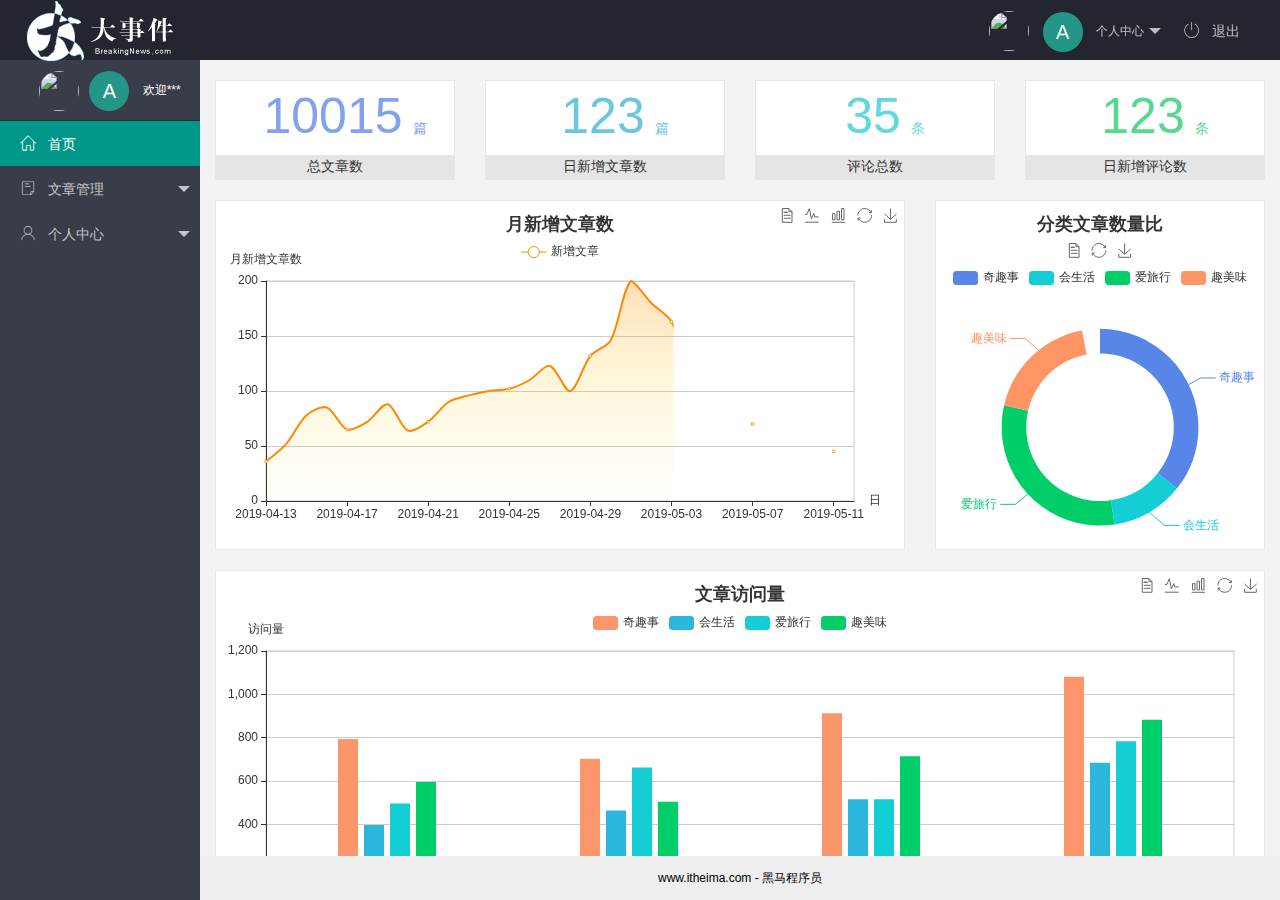
==== index.html @ d3b4da68 "10月18号第一次提交" ====
<!DOCTYPE html>
<html lang="en">

<head>
    <meta charset="UTF-8" />
    <meta name="viewport" content="width=device-width, initial-scale=1.0" />
    <title>后台主页</title>
    <!-- 导入 layui 的样式表 -->
    <link rel="stylesheet" href="./assets/lib/layui/css/layui.css" />
    <!-- 导入第三方图标库 -->
    <link rel="stylesheet" href="./assets/fonts/iconfont.css" />
    <!-- 导入自己的样式表 -->
    <link rel="stylesheet" href="./assets/css/index.css" />
</head>

<body class="layui-layout-body">
    <div class="layui-layout layui-layout-admin">
        <div class="layui-header">
            <div class="layui-logo"><img src="./assets/images/logo.png" alt=""></div>
            <!-- 头部区域（可配合layui已有的水平导航） -->

            <ul class="layui-nav layui-layout-right">
                <li class="layui-nav-item">
                    <a href="javascript:;" class="userinfo">
                        <img src="http://t.cn/RCzsdCq" class="layui-nav-img"> <span class="text-avater">A</span> 个人中心
                    </a>
                    <dl class="layui-nav-child">
                        <dd><a href="./user/user_info.html" target="fm">基本资料</a></dd>
                        <dd><a href="./user/user_avatar.html" target="fm">更换头像</a></dd>
                        <dd><a href="./user/user_pwd.html" target="fm">重置密码</a></dd>

                    </dl>
                </li>
                <li class="layui-nav-item"><a href="javascript:;" id="btnLogout"><span class="iconfont icon-tuichu"></span> 退出</a></li>
            </ul>
        </div>

        <div class="layui-side layui-bg-black">
            <div class="layui-side-scroll">
                <!-- 左侧导航区域（可配合layui已有的垂直导航） -->
                <div class="userinfo">
                    <img src="http://t.cn/RCzsdCq" class="layui-nav-img"><span class="text-avater">A</span> <span class="welcome">欢迎***</span>
                </div>
                <ul class="layui-nav layui-nav-tree" lay-filter="test" lay-shrink="all">

                    <li class="layui-nav-item layui-this"><a href="./home/dashboard.html" target="fm"><span class="iconfont icon-home"></span> 首页</a></li>
                    <li class="layui-nav-item">
                        <a class=" " href="javascript:; "><span class="iconfont icon-16"></span> 文章管理</a>
                        <dl class="layui-nav-child ">
                            <dd><a href="javascript:; "><i class="layui-icon layui-icon-app"></i>文章类别</a></dd>
                            <dd><a href="javascript:; "><i class="layui-icon layui-icon-app"></i>文章列表</a></dd>
                            <dd><a href="javascript:; "><i class="layui-icon layui-icon-app"></i>发表文章</a></dd>
                        </dl>
                    </li>
                    <li class="layui-nav-item ">
                        <a href="javascript:; "><span class="iconfont icon-user"></span> 个人中心</a>
                        <dl class="layui-nav-child ">
                            <dd><a href="./user/user_info.html" target="fm"><i class="layui-icon layui-icon-app"></i>基本资料</a></dd>
                            <dd><a href="./user/user_avatar.html" target="fm"><i class="layui-icon layui-icon-app"></i>更换头像</a></dd>
                            <dd><a href="./user/user_pwd.html" target="fm"><i class="layui-icon layui-icon-app"></i>重置密码</a></dd>
                        </dl>
                    </li>
                </ul>
            </div>
        </div>

        <div class="layui-body ">
            <!-- 内容主体区域 -->
            <iframe src="./home/dashboard.html" name="fm" frameborder="0"></iframe>

        </div>

        <div class="layui-footer ">
            <!-- 底部固定区域 -->
            www.itheima.com - 黑马程序员
        </div>
    </div>

    <script src="./assets/lib/layui/layui.all.js "></script>
    <script src="./assets/lib/jquery.js"></script>
    <script src="./assets/js/baseAPI.js"></script>
    <script src="./assets/js/index.js"></script>
</body>

</html>
---- assets/lib/layui/css/layui.css ----
/** layui-v2.5.5 MIT License By https://www.layui.com */
 .layui-inline,img{display:inline-block;vertical-align:middle}h1,h2,h3,h4,h5,h6{font-weight:400}.layui-edge,.layui-header,.layui-inline,.layui-main{position:relative}.layui-body,.layui-edge,.layui-elip{overflow:hidden}.layui-btn,.layui-edge,.layui-inline,img{vertical-align:middle}.layui-btn,.layui-disabled,.layui-icon,.layui-unselect{-moz-user-select:none;-webkit-user-select:none;-ms-user-select:none}.layui-elip,.layui-form-checkbox span,.layui-form-pane .layui-form-label{text-overflow:ellipsis;white-space:nowrap}.layui-breadcrumb,.layui-tree-btnGroup{visibility:hidden}blockquote,body,button,dd,div,dl,dt,form,h1,h2,h3,h4,h5,h6,input,li,ol,p,pre,td,textarea,th,ul{margin:0;padding:0;-webkit-tap-highlight-color:rgba(0,0,0,0)}a:active,a:hover{outline:0}img{border:none}li{list-style:none}table{border-collapse:collapse;border-spacing:0}h4,h5,h6{font-size:100%}button,input,optgroup,option,select,textarea{font-family:inherit;font-size:inherit;font-style:inherit;font-weight:inherit;outline:0}pre{white-space:pre-wrap;white-space:-moz-pre-wrap;white-space:-pre-wrap;white-space:-o-pre-wrap;word-wrap:break-word}body{line-height:24px;font:14px Helvetica Neue,Helvetica,PingFang SC,Tahoma,Arial,sans-serif}hr{height:1px;margin:10px 0;border:0;clear:both}a{color:#333;text-decoration:none}a:hover{color:#777}a cite{font-style:normal;*cursor:pointer}.layui-border-box,.layui-border-box *{box-sizing:border-box}.layui-box,.layui-box *{box-sizing:content-box}.layui-clear{clear:both;*zoom:1}.layui-clear:after{content:'\20';clear:both;*zoom:1;display:block;height:0}.layui-inline{*display:inline;*zoom:1}.layui-edge{display:inline-block;width:0;height:0;border-width:6px;border-style:dashed;border-color:transparent}.layui-edge-top{top:-4px;border-bottom-color:#999;border-bottom-style:solid}.layui-edge-right{border-left-color:#999;border-left-style:solid}.layui-edge-bottom{top:2px;border-top-color:#999;border-top-style:solid}.layui-edge-left{border-right-color:#999;border-right-style:solid}.layui-disabled,.layui-disabled:hover{color:#d2d2d2!important;cursor:not-allowed!important}.layui-circle{border-radius:100%}.layui-show{display:block!important}.layui-hide{display:none!important}@font-face{font-family:layui-icon;src:url(../font/iconfont.eot?v=250);src:url(../font/iconfont.eot?v=250#iefix) format('embedded-opentype'),url(../font/iconfont.woff2?v=250) format('woff2'),url(../font/iconfont.woff?v=250) format('woff'),url(../font/iconfont.ttf?v=250) format('truetype'),url(../font/iconfont.svg?v=250#layui-icon) format('svg')}.layui-icon{font-family:layui-icon!important;font-size:16px;font-style:normal;-webkit-font-smoothing:antialiased;-moz-osx-font-smoothing:grayscale}.layui-icon-reply-fill:before{content:"\e611"}.layui-icon-set-fill:before{content:"\e614"}.layui-icon-menu-fill:before{content:"\e60f"}.layui-icon-search:before{content:"\e615"}.layui-icon-share:before{content:"\e641"}.layui-icon-set-sm:before{content:"\e620"}.layui-icon-engine:before{content:"\e628"}.layui-icon-close:before{content:"\1006"}.layui-icon-close-fill:before{content:"\1007"}.layui-icon-chart-screen:before{content:"\e629"}.layui-icon-star:before{content:"\e600"}.layui-icon-circle-dot:before{content:"\e617"}.layui-icon-chat:before{content:"\e606"}.layui-icon-release:before{content:"\e609"}.layui-icon-list:before{content:"\e60a"}.layui-icon-chart:before{content:"\e62c"}.layui-icon-ok-circle:before{content:"\1005"}.layui-icon-layim-theme:before{content:"\e61b"}.layui-icon-table:before{content:"\e62d"}.layui-icon-right:before{content:"\e602"}.layui-icon-left:before{content:"\e603"}.layui-icon-cart-simple:before{content:"\e698"}.layui-icon-face-cry:before{content:"\e69c"}.layui-icon-face-smile:before{content:"\e6af"}.layui-icon-survey:before{content:"\e6b2"}.layui-icon-tree:before{content:"\e62e"}.layui-icon-upload-circle:before{content:"\e62f"}.layui-icon-add-circle:before{content:"\e61f"}.layui-icon-download-circle:before{content:"\e601"}.layui-icon-templeate-1:before{content:"\e630"}.layui-icon-util:before{content:"\e631"}.layui-icon-face-surprised:before{content:"\e664"}.layui-icon-edit:before{content:"\e642"}.layui-icon-speaker:before{content:"\e645"}.layui-icon-down:before{content:"\e61a"}.layui-icon-file:before{content:"\e621"}.layui-icon-layouts:before{content:"\e632"}.layui-icon-rate-half:before{content:"\e6c9"}.layui-icon-add-circle-fine:before{content:"\e608"}.layui-icon-prev-circle:before{content:"\e633"}.layui-icon-read:before{content:"\e705"}.layui-icon-404:before{content:"\e61c"}.layui-icon-carousel:before{content:"\e634"}.layui-icon-help:before{content:"\e607"}.layui-icon-code-circle:before{content:"\e635"}.layui-icon-water:before{content:"\e636"}.layui-icon-username:before{content:"\e66f"}.layui-icon-find-fill:before{content:"\e670"}.layui-icon-about:before{content:"\e60b"}.layui-icon-location:before{content:"\e715"}.layui-icon-up:before{content:"\e619"}.layui-icon-pause:before{content:"\e651"}.layui-icon-date:before{content:"\e637"}.layui-icon-layim-uploadfile:before{content:"\e61d"}.layui-icon-delete:before{content:"\e640"}.layui-icon-play:before{content:"\e652"}.layui-icon-top:before{content:"\e604"}.layui-icon-friends:before{content:"\e612"}.layui-icon-refresh-3:before{content:"\e9aa"}.layui-icon-ok:before{content:"\e605"}.layui-icon-layer:before{content:"\e638"}.layui-icon-face-smile-fine:before{content:"\e60c"}.layui-icon-dollar:before{content:"\e659"}.layui-icon-group:before{content:"\e613"}.layui-icon-layim-download:before{content:"\e61e"}.layui-icon-picture-fine:before{content:"\e60d"}.layui-icon-link:before{content:"\e64c"}.layui-icon-diamond:before{content:"\e735"}.layui-icon-log:before{content:"\e60e"}.layui-icon-rate-solid:before{content:"\e67a"}.layui-icon-fonts-del:before{content:"\e64f"}.layui-icon-unlink:before{content:"\e64d"}.layui-icon-fonts-clear:before{content:"\e639"}.layui-icon-triangle-r:before{content:"\e623"}.layui-icon-circle:before{content:"\e63f"}.layui-icon-radio:before{content:"\e643"}.layui-icon-align-center:before{content:"\e647"}.layui-icon-align-right:before{content:"\e648"}.layui-icon-align-left:before{content:"\e649"}.layui-icon-loading-1:before{content:"\e63e"}.layui-icon-return:before{content:"\e65c"}.layui-icon-fonts-strong:before{content:"\e62b"}.layui-icon-upload:before{content:"\e67c"}.layui-icon-dialogue:before{content:"\e63a"}.layui-icon-video:before{content:"\e6ed"}.layui-icon-headset:before{content:"\e6fc"}.layui-icon-cellphone-fine:before{content:"\e63b"}.layui-icon-add-1:before{content:"\e654"}.layui-icon-face-smile-b:before{content:"\e650"}.layui-icon-fonts-html:before{content:"\e64b"}.layui-icon-form:before{content:"\e63c"}.layui-icon-cart:before{content:"\e657"}.layui-icon-camera-fill:before{content:"\e65d"}.layui-icon-tabs:before{content:"\e62a"}.layui-icon-fonts-code:before{content:"\e64e"}.layui-icon-fire:before{content:"\e756"}.layui-icon-set:before{content:"\e716"}.layui-icon-fonts-u:before{content:"\e646"}.layui-icon-triangle-d:before{content:"\e625"}.layui-icon-tips:before{content:"\e702"}.layui-icon-picture:before{content:"\e64a"}.layui-icon-more-vertical:before{content:"\e671"}.layui-icon-flag:before{content:"\e66c"}.layui-icon-loading:before{content:"\e63d"}.layui-icon-fonts-i:before{content:"\e644"}.layui-icon-refresh-1:before{content:"\e666"}.layui-icon-rmb:before{content:"\e65e"}.layui-icon-home:before{content:"\e68e"}.layui-icon-user:before{content:"\e770"}.layui-icon-notice:before{content:"\e667"}.layui-icon-login-weibo:before{content:"\e675"}.layui-icon-voice:before{content:"\e688"}.layui-icon-upload-drag:before{content:"\e681"}.layui-icon-login-qq:before{content:"\e676"}.layui-icon-snowflake:before{content:"\e6b1"}.layui-icon-file-b:before{content:"\e655"}.layui-icon-template:before{content:"\e663"}.layui-icon-auz:before{content:"\e672"}.layui-icon-console:before{content:"\e665"}.layui-icon-app:before{content:"\e653"}.layui-icon-prev:before{content:"\e65a"}.layui-icon-website:before{content:"\e7ae"}.layui-icon-next:before{content:"\e65b"}.layui-icon-component:before{content:"\e857"}.layui-icon-more:before{content:"\e65f"}.layui-icon-login-wechat:before{content:"\e677"}.layui-icon-shrink-right:before{content:"\e668"}.layui-icon-spread-left:before{content:"\e66b"}.layui-icon-camera:before{content:"\e660"}.layui-icon-note:before{content:"\e66e"}.layui-icon-refresh:before{content:"\e669"}.layui-icon-female:before{content:"\e661"}.layui-icon-male:before{content:"\e662"}.layui-icon-password:before{content:"\e673"}.layui-icon-senior:before{content:"\e674"}.layui-icon-theme:before{content:"\e66a"}.layui-icon-tread:before{content:"\e6c5"}.layui-icon-praise:before{content:"\e6c6"}.layui-icon-star-fill:before{content:"\e658"}.layui-icon-rate:before{content:"\e67b"}.layui-icon-template-1:before{content:"\e656"}.layui-icon-vercode:before{content:"\e679"}.layui-icon-cellphone:before{content:"\e678"}.layui-icon-screen-full:before{content:"\e622"}.layui-icon-screen-restore:before{content:"\e758"}.layui-icon-cols:before{content:"\e610"}.layui-icon-export:before{content:"\e67d"}.layui-icon-print:before{content:"\e66d"}.layui-icon-slider:before{content:"\e714"}.layui-icon-addition:before{content:"\e624"}.layui-icon-subtraction:before{content:"\e67e"}.layui-icon-service:before{content:"\e626"}.layui-icon-transfer:before{content:"\e691"}.layui-main{width:1140px;margin:0 auto}.layui-header{z-index:1000;height:60px}.layui-header a:hover{transition:all .5s;-webkit-transition:all .5s}.layui-side{position:fixed;left:0;top:0;bottom:0;z-index:999;width:200px;overflow-x:hidden}.layui-side-scroll{position:relative;width:220px;height:100%;overflow-x:hidden}.layui-body{position:absolute;left:200px;right:0;top:0;bottom:0;z-index:998;width:auto;overflow-y:auto;box-sizing:border-box}.layui-layout-body{overflow:hidden}.layui-layout-admin .layui-header{background-color:#23262E}.layui-layout-admin .layui-side{top:60px;width:200px;overflow-x:hidden}.layui-layout-admin .layui-body{position:fixed;top:60px;bottom:44px}.layui-layout-admin .layui-main{width:auto;margin:0 15px}.layui-layout-admin .layui-footer{position:fixed;left:200px;right:0;bottom:0;height:44px;line-height:44px;padding:0 15px;background-color:#eee}.layui-layout-admin .layui-logo{position:absolute;left:0;top:0;width:200px;height:100%;line-height:60px;text-align:center;color:#009688;font-size:16px}.layui-layout-admin .layui-header .layui-nav{background:0 0}.layui-layout-left{position:absolute!important;left:200px;top:0}.layui-layout-right{position:absolute!important;right:0;top:0}.layui-container{position:relative;margin:0 auto;padding:0 15px;box-sizing:border-box}.layui-fluid{position:relative;margin:0 auto;padding:0 15px}.layui-row:after,.layui-row:before{content:'';display:block;clear:both}.layui-col-lg1,.layui-col-lg10,.layui-col-lg11,.layui-col-lg12,.layui-col-lg2,.layui-col-lg3,.layui-col-lg4,.layui-col-lg5,.layui-col-lg6,.layui-col-lg7,.layui-col-lg8,.layui-col-lg9,.layui-col-md1,.layui-col-md10,.layui-col-md11,.layui-col-md12,.layui-col-md2,.layui-col-md3,.layui-col-md4,.layui-col-md5,.layui-col-md6,.layui-col-md7,.layui-col-md8,.layui-col-md9,.layui-col-sm1,.layui-col-sm10,.layui-col-sm11,.layui-col-sm12,.layui-col-sm2,.layui-col-sm3,.layui-col-sm4,.layui-col-sm5,.layui-col-sm6,.layui-col-sm7,.layui-col-sm8,.layui-col-sm9,.layui-col-xs1,.layui-col-xs10,.layui-col-xs11,.layui-col-xs12,.layui-col-xs2,.layui-col-xs3,.layui-col-xs4,.layui-col-xs5,.layui-col-xs6,.layui-col-xs7,.layui-col-xs8,.layui-col-xs9{position:relative;display:block;box-sizing:border-box}.layui-col-xs1,.layui-col-xs10,.layui-col-xs11,.layui-col-xs12,.layui-col-xs2,.layui-col-xs3,.layui-col-xs4,.layui-col-xs5,.layui-col-xs6,.layui-col-xs7,.layui-col-xs8,.layui-col-xs9{float:left}.layui-col-xs1{width:8.33333333%}.layui-col-xs2{width:16.66666667%}.layui-col-xs3{width:25%}.layui-col-xs4{width:33.33333333%}.layui-col-xs5{width:41.66666667%}.layui-col-xs6{width:50%}.layui-col-xs7{width:58.33333333%}.layui-col-xs8{width:66.66666667%}.layui-col-xs9{width:75%}.layui-col-xs10{width:83.33333333%}.layui-col-xs11{width:91.66666667%}.layui-col-xs12{width:100%}.layui-col-xs-offset1{margin-left:8.33333333%}.layui-col-xs-offset2{margin-left:16.66666667%}.layui-col-xs-offset3{margin-left:25%}.layui-col-xs-offset4{margin-left:33.33333333%}.layui-col-xs-offset5{margin-left:41.66666667%}.layui-col-xs-offset6{margin-left:50%}.layui-col-xs-offset7{margin-left:58.33333333%}.layui-col-xs-offset8{margin-left:66.66666667%}.layui-col-xs-offset9{margin-left:75%}.layui-col-xs-offset10{margin-left:83.33333333%}.layui-col-xs-offset11{margin-left:91.66666667%}.layui-col-xs-offset12{margin-left:100%}@media screen and (max-width:768px){.layui-hide-xs{display:none!important}.layui-show-xs-block{display:block!important}.layui-show-xs-inline{display:inline!important}.layui-show-xs-inline-block{display:inline-block!important}}@media screen and (min-width:768px){.layui-container{width:750px}.layui-hide-sm{display:none!important}.layui-show-sm-block{display:block!important}.layui-show-sm-inline{display:inline!important}.layui-show-sm-inline-block{display:inline-block!important}.layui-col-sm1,.layui-col-sm10,.layui-col-sm11,.layui-col-sm12,.layui-col-sm2,.layui-col-sm3,.layui-col-sm4,.layui-col-sm5,.layui-col-sm6,.layui-col-sm7,.layui-col-sm8,.layui-col-sm9{float:left}.layui-col-sm1{width:8.33333333%}.layui-col-sm2{width:16.66666667%}.layui-col-sm3{width:25%}.layui-col-sm4{width:33.33333333%}.layui-col-sm5{width:41.66666667%}.layui-col-sm6{width:50%}.layui-col-sm7{width:58.33333333%}.layui-col-sm8{width:66.66666667%}.layui-col-sm9{width:75%}.layui-col-sm10{width:83.33333333%}.layui-col-sm11{width:91.66666667%}.layui-col-sm12{width:100%}.layui-col-sm-offset1{margin-left:8.33333333%}.layui-col-sm-offset2{margin-left:16.66666667%}.layui-col-sm-offset3{margin-left:25%}.layui-col-sm-offset4{margin-left:33.33333333%}.layui-col-sm-offset5{margin-left:41.66666667%}.layui-col-sm-offset6{margin-left:50%}.layui-col-sm-offset7{margin-left:58.33333333%}.layui-col-sm-offset8{margin-left:66.66666667%}.layui-col-sm-offset9{margin-left:75%}.layui-col-sm-offset10{margin-left:83.33333333%}.layui-col-sm-offset11{margin-left:91.66666667%}.layui-col-sm-offset12{margin-left:100%}}@media screen and (min-width:992px){.layui-container{width:970px}.layui-hide-md{display:none!important}.layui-show-md-block{display:block!important}.layui-show-md-inline{display:inline!important}.layui-show-md-inline-block{display:inline-block!important}.layui-col-md1,.layui-col-md10,.layui-col-md11,.layui-col-md12,.layui-col-md2,.layui-col-md3,.layui-col-md4,.layui-col-md5,.layui-col-md6,.layui-col-md7,.layui-col-md8,.layui-col-md9{float:left}.layui-col-md1{width:8.33333333%}.layui-col-md2{width:16.66666667%}.layui-col-md3{width:25%}.layui-col-md4{width:33.33333333%}.layui-col-md5{width:41.66666667%}.layui-col-md6{width:50%}.layui-col-md7{width:58.33333333%}.layui-col-md8{width:66.66666667%}.layui-col-md9{width:75%}.layui-col-md10{width:83.33333333%}.layui-col-md11{width:91.66666667%}.layui-col-md12{width:100%}.layui-col-md-offset1{margin-left:8.33333333%}.layui-col-md-offset2{margin-left:16.66666667%}.layui-col-md-offset3{margin-left:25%}.layui-col-md-offset4{margin-left:33.33333333%}.layui-col-md-offset5{margin-left:41.66666667%}.layui-col-md-offset6{margin-left:50%}.layui-col-md-offset7{margin-left:58.33333333%}.layui-col-md-offset8{margin-left:66.66666667%}.layui-col-md-offset9{margin-left:75%}.layui-col-md-offset10{margin-left:83.33333333%}.layui-col-md-offset11{margin-left:91.66666667%}.layui-col-md-offset12{margin-left:100%}}@media screen and (min-width:1200px){.layui-container{width:1170px}.layui-hide-lg{display:none!important}.layui-show-lg-block{display:block!important}.layui-show-lg-inline{display:inline!important}.layui-show-lg-inline-block{display:inline-block!important}.layui-col-lg1,.layui-col-lg10,.layui-col-lg11,.layui-col-lg12,.layui-col-lg2,.layui-col-lg3,.layui-col-lg4,.layui-col-lg5,.layui-col-lg6,.layui-col-lg7,.layui-col-lg8,.layui-col-lg9{float:left}.layui-col-lg1{width:8.33333333%}.layui-col-lg2{width:16.66666667%}.layui-col-lg3{width:25%}.layui-col-lg4{width:33.33333333%}.layui-col-lg5{width:41.66666667%}.layui-col-lg6{width:50%}.layui-col-lg7{width:58.33333333%}.layui-col-lg8{width:66.66666667%}.layui-col-lg9{width:75%}.layui-col-lg10{width:83.33333333%}.layui-col-lg11{width:91.66666667%}.layui-col-lg12{width:100%}.layui-col-lg-offset1{margin-left:8.33333333%}.layui-col-lg-offset2{margin-left:16.66666667%}.layui-col-lg-offset3{margin-left:25%}.layui-col-lg-offset4{margin-left:33.33333333%}.layui-col-lg-offset5{margin-left:41.66666667%}.layui-col-lg-offset6{margin-left:50%}.layui-col-lg-offset7{margin-left:58.33333333%}.layui-col-lg-offset8{margin-left:66.66666667%}.layui-col-lg-offset9{margin-left:75%}.layui-col-lg-offset10{margin-left:83.33333333%}.layui-col-lg-offset11{margin-left:91.66666667%}.layui-col-lg-offset12{margin-left:100%}}.layui-col-space1{margin:-.5px}.layui-col-space1>*{padding:.5px}.layui-col-space3{margin:-1.5px}.layui-col-space3>*{padding:1.5px}.layui-col-space5{margin:-2.5px}.layui-col-space5>*{padding:2.5px}.layui-col-space8{margin:-3.5px}.layui-col-space8>*{padding:3.5px}.layui-col-space10{margin:-5px}.layui-col-space10>*{padding:5px}.layui-col-space12{margin:-6px}.layui-col-space12>*{padding:6px}.layui-col-space15{margin:-7.5px}.layui-col-space15>*{padding:7.5px}.layui-col-space18{margin:-9px}.layui-col-space18>*{padding:9px}.layui-col-space20{margin:-10px}.layui-col-space20>*{padding:10px}.layui-col-space22{margin:-11px}.layui-col-space22>*{padding:11px}.layui-col-space25{margin:-12.5px}.layui-col-space25>*{padding:12.5px}.layui-col-space30{margin:-15px}.layui-col-space30>*{padding:15px}.layui-btn,.layui-input,.layui-select,.layui-textarea,.layui-upload-button{outline:0;-webkit-appearance:none;transition:all .3s;-webkit-transition:all .3s;box-sizing:border-box}.layui-elem-quote{margin-bottom:10px;padding:15px;line-height:22px;border-left:5px solid #009688;border-radius:0 2px 2px 0;background-color:#f2f2f2}.layui-quote-nm{border-style:solid;border-width:1px 1px 1px 5px;background:0 0}.layui-elem-field{margin-bottom:10px;padding:0;border-width:1px;border-style:solid}.layui-elem-field legend{margin-left:20px;padding:0 10px;font-size:20px;font-weight:300}.layui-field-title{margin:10px 0 20px;border-width:1px 0 0}.layui-field-box{padding:10px 15px}.layui-field-title .layui-field-box{padding:10px 0}.layui-progress{position:relative;height:6px;border-radius:20px;background-color:#e2e2e2}.layui-progress-bar{position:absolute;left:0;top:0;width:0;max-width:100%;height:6px;border-radius:20px;text-align:right;background-color:#5FB878;transition:all .3s;-webkit-transition:all .3s}.layui-progress-big,.layui-progress-big .layui-progress-bar{height:18px;line-height:18px}.layui-progress-text{position:relative;top:-20px;line-height:18px;font-size:12px;color:#666}.layui-progress-big .layui-progress-text{position:static;padding:0 10px;color:#fff}.layui-collapse{border-width:1px;border-style:solid;border-radius:2px}.layui-colla-content,.layui-colla-item{border-top-width:1px;border-top-style:solid}.layui-colla-item:first-child{border-top:none}.layui-colla-title{position:relative;height:42px;line-height:42px;padding:0 15px 0 35px;color:#333;background-color:#f2f2f2;cursor:pointer;font-size:14px;overflow:hidden}.layui-colla-content{display:none;padding:10px 15px;line-height:22px;color:#666}.layui-colla-icon{position:absolute;left:15px;top:0;font-size:14px}.layui-card{margin-bottom:15px;border-radius:2px;background-color:#fff;box-shadow:0 1px 2px 0 rgba(0,0,0,.05)}.layui-card:last-child{margin-bottom:0}.layui-card-header{position:relative;height:42px;line-height:42px;padding:0 15px;border-bottom:1px solid #f6f6f6;color:#333;border-radius:2px 2px 0 0;font-size:14px}.layui-bg-black,.layui-bg-blue,.layui-bg-cyan,.layui-bg-green,.layui-bg-orange,.layui-bg-red{color:#fff!important}.layui-card-body{position:relative;padding:10px 15px;line-height:24px}.layui-card-body[pad15]{padding:15px}.layui-card-body[pad20]{padding:20px}.layui-card-body .layui-table{margin:5px 0}.layui-card .layui-tab{margin:0}.layui-panel-window{position:relative;padding:15px;border-radius:0;border-top:5px solid #E6E6E6;background-color:#fff}.layui-auxiliar-moving{position:fixed;left:0;right:0;top:0;bottom:0;width:100%;height:100%;background:0 0;z-index:9999999999}.layui-form-label,.layui-form-mid,.layui-form-select,.layui-input-block,.layui-input-inline,.layui-textarea{position:relative}.layui-bg-red{background-color:#FF5722!important}.layui-bg-orange{background-color:#FFB800!important}.layui-bg-green{background-color:#009688!important}.layui-bg-cyan{background-color:#2F4056!important}.layui-bg-blue{background-color:#1E9FFF!important}.layui-bg-black{background-color:#393D49!important}.layui-bg-gray{background-color:#eee!important;color:#666!important}.layui-badge-rim,.layui-colla-content,.layui-colla-item,.layui-collapse,.layui-elem-field,.layui-form-pane .layui-form-item[pane],.layui-form-pane .layui-form-label,.layui-input,.layui-layedit,.layui-layedit-tool,.layui-quote-nm,.layui-select,.layui-tab-bar,.layui-tab-card,.layui-tab-title,.layui-tab-title .layui-this:after,.layui-textarea{border-color:#e6e6e6}.layui-timeline-item:before,hr{background-color:#e6e6e6}.layui-text{line-height:22px;font-size:14px;color:#666}.layui-text h1,.layui-text h2,.layui-text h3{font-weight:500;color:#333}.layui-text h1{font-size:30px}.layui-text h2{font-size:24px}.layui-text h3{font-size:18px}.layui-text a:not(.layui-btn){color:#01AAED}.layui-text a:not(.layui-btn):hover{text-decoration:underline}.layui-text ul{padding:5px 0 5px 15px}.layui-text ul li{margin-top:5px;list-style-type:disc}.layui-text em,.layui-word-aux{color:#999!important;padding:0 5px!important}.layui-btn{display:inline-block;height:38px;line-height:38px;padding:0 18px;background-color:#009688;color:#fff;white-space:nowrap;text-align:center;font-size:14px;border:none;border-radius:2px;cursor:pointer}.layui-btn:hover{opacity:.8;filter:alpha(opacity=80);color:#fff}.layui-btn:active{opacity:1;filter:alpha(opacity=100)}.layui-btn+.layui-btn{margin-left:10px}.layui-btn-container{font-size:0}.layui-btn-container .layui-btn{margin-right:10px;margin-bottom:10px}.layui-btn-container .layui-btn+.layui-btn{margin-left:0}.layui-table .layui-btn-container .layui-btn{margin-bottom:9px}.layui-btn-radius{border-radius:100px}.layui-btn .layui-icon{margin-right:3px;font-size:18px;vertical-align:bottom;vertical-align:middle\9}.layui-btn-primary{border:1px solid #C9C9C9;background-color:#fff;color:#555}.layui-btn-primary:hover{border-color:#009688;color:#333}.layui-btn-normal{background-color:#1E9FFF}.layui-btn-warm{background-color:#FFB800}.layui-btn-danger{background-color:#FF5722}.layui-btn-checked{background-color:#5FB878}.layui-btn-disabled,.layui-btn-disabled:active,.layui-btn-disabled:hover{border:1px solid #e6e6e6;background-color:#FBFBFB;color:#C9C9C9;cursor:not-allowed;opacity:1}.layui-btn-lg{height:44px;line-height:44px;padding:0 25px;font-size:16px}.layui-btn-sm{height:30px;line-height:30px;padding:0 10px;font-size:12px}.layui-btn-sm i{font-size:16px!important}.layui-btn-xs{height:22px;line-height:22px;padding:0 5px;font-size:12px}.layui-btn-xs i{font-size:14px!important}.layui-btn-group{display:inline-block;vertical-align:middle;font-size:0}.layui-btn-group .layui-btn{margin-left:0!important;margin-right:0!important;border-left:1px solid rgba(255,255,255,.5);border-radius:0}.layui-btn-group .layui-btn-primary{border-left:none}.layui-btn-group .layui-btn-primary:hover{border-color:#C9C9C9;color:#009688}.layui-btn-group .layui-btn:first-child{border-left:none;border-radius:2px 0 0 2px}.layui-btn-group .layui-btn-primary:first-child{border-left:1px solid #c9c9c9}.layui-btn-group .layui-btn:last-child{border-radius:0 2px 2px 0}.layui-btn-group .layui-btn+.layui-btn{margin-left:0}.layui-btn-group+.layui-btn-group{margin-left:10px}.layui-btn-fluid{width:100%}.layui-input,.layui-select,.layui-textarea{height:38px;line-height:1.3;line-height:38px\9;border-width:1px;border-style:solid;background-color:#fff;border-radius:2px}.layui-input::-webkit-input-placeholder,.layui-select::-webkit-input-placeholder,.layui-textarea::-webkit-input-placeholder{line-height:1.3}.layui-input,.layui-textarea{display:block;width:100%;padding-left:10px}.layui-input:hover,.layui-textarea:hover{border-color:#D2D2D2!important}.layui-input:focus,.layui-textarea:focus{border-color:#C9C9C9!important}.layui-textarea{min-height:100px;height:auto;line-height:20px;padding:6px 10px;resize:vertical}.layui-select{padding:0 10px}.layui-form input[type=checkbox],.layui-form input[type=radio],.layui-form select{display:none}.layui-form [lay-ignore]{display:initial}.layui-form-item{margin-bottom:15px;clear:both;*zoom:1}.layui-form-item:after{content:'\20';clear:both;*zoom:1;display:block;height:0}.layui-form-label{float:left;display:block;padding:9px 15px;width:80px;font-weight:400;line-height:20px;text-align:right}.layui-form-label-col{display:block;float:none;padding:9px 0;line-height:20px;text-align:left}.layui-form-item .layui-inline{margin-bottom:5px;margin-right:10px}.layui-input-block{margin-left:110px;min-height:36px}.layui-input-inline{display:inline-block;vertical-align:middle}.layui-form-item .layui-input-inline{float:left;width:190px;margin-right:10px}.layui-form-text .layui-input-inline{width:auto}.layui-form-mid{float:left;display:block;padding:9px 0!important;line-height:20px;margin-right:10px}.layui-form-danger+.layui-form-select .layui-input,.layui-form-danger:focus{border-color:#FF5722!important}.layui-form-select .layui-input{padding-right:30px;cursor:pointer}.layui-form-select .layui-edge{position:absolute;right:10px;top:50%;margin-top:-3px;cursor:pointer;border-width:6px;border-top-color:#c2c2c2;border-top-style:solid;transition:all .3s;-webkit-transition:all .3s}.layui-form-select dl{display:none;position:absolute;left:0;top:42px;padding:5px 0;z-index:899;min-width:100%;border:1px solid #d2d2d2;max-height:300px;overflow-y:auto;background-color:#fff;border-radius:2px;box-shadow:0 2px 4px rgba(0,0,0,.12);box-sizing:border-box}.layui-form-select dl dd,.layui-form-select dl dt{padding:0 10px;line-height:36px;white-space:nowrap;overflow:hidden;text-overflow:ellipsis}.layui-form-select dl dt{font-size:12px;color:#999}.layui-form-select dl dd{cursor:pointer}.layui-form-select dl dd:hover{background-color:#f2f2f2;-webkit-transition:.5s all;transition:.5s all}.layui-form-select .layui-select-group dd{padding-left:20px}.layui-form-select dl dd.layui-select-tips{padding-left:10px!important;color:#999}.layui-form-select dl dd.layui-this{background-color:#5FB878;color:#fff}.layui-form-checkbox,.layui-form-select dl dd.layui-disabled{background-color:#fff}.layui-form-selected dl{display:block}.layui-form-checkbox,.layui-form-checkbox *,.layui-form-switch{display:inline-block;vertical-align:middle}.layui-form-selected .layui-edge{margin-top:-9px;-webkit-transform:rotate(180deg);transform:rotate(180deg);margin-top:-3px\9}:root .layui-form-selected .layui-edge{margin-top:-9px\0/IE9}.layui-form-selectup dl{top:auto;bottom:42px}.layui-select-none{margin:5px 0;text-align:center;color:#999}.layui-select-disabled .layui-disabled{border-color:#eee!important}.layui-select-disabled .layui-edge{border-top-color:#d2d2d2}.layui-form-checkbox{position:relative;height:30px;line-height:30px;margin-right:10px;padding-right:30px;cursor:pointer;font-size:0;-webkit-transition:.1s linear;transition:.1s linear;box-sizing:border-box}.layui-form-checkbox span{padding:0 10px;height:100%;font-size:14px;border-radius:2px 0 0 2px;background-color:#d2d2d2;color:#fff;overflow:hidden}.layui-form-checkbox:hover span{background-color:#c2c2c2}.layui-form-checkbox i{position:absolute;right:0;top:0;width:30px;height:28px;border:1px solid #d2d2d2;border-left:none;border-radius:0 2px 2px 0;color:#fff;font-size:20px;text-align:center}.layui-form-checkbox:hover i{border-color:#c2c2c2;color:#c2c2c2}.layui-form-checked,.layui-form-checked:hover{border-color:#5FB878}.layui-form-checked span,.layui-form-checked:hover span{background-color:#5FB878}.layui-form-checked i,.layui-form-checked:hover i{color:#5FB878}.layui-form-item .layui-form-checkbox{margin-top:4px}.layui-form-checkbox[lay-skin=primary]{height:auto!important;line-height:normal!important;min-width:18px;min-height:18px;border:none!important;margin-right:0;padding-left:28px;padding-right:0;background:0 0}.layui-form-checkbox[lay-skin=primary] span{padding-left:0;padding-right:15px;line-height:18px;background:0 0;color:#666}.layui-form-checkbox[lay-skin=primary] i{right:auto;left:0;width:16px;height:16px;line-height:16px;border:1px solid #d2d2d2;font-size:12px;border-radius:2px;background-color:#fff;-webkit-transition:.1s linear;transition:.1s linear}.layui-form-checkbox[lay-skin=primary]:hover i{border-color:#5FB878;color:#fff}.layui-form-checked[lay-skin=primary] i{border-color:#5FB878!important;background-color:#5FB878;color:#fff}.layui-checkbox-disbaled[lay-skin=primary] span{background:0 0!important;color:#c2c2c2}.layui-checkbox-disbaled[lay-skin=primary]:hover i{border-color:#d2d2d2}.layui-form-item .layui-form-checkbox[lay-skin=primary]{margin-top:10px}.layui-form-switch{position:relative;height:22px;line-height:22px;min-width:35px;padding:0 5px;margin-top:8px;border:1px solid #d2d2d2;border-radius:20px;cursor:pointer;background-color:#fff;-webkit-transition:.1s linear;transition:.1s linear}.layui-form-switch i{position:absolute;left:5px;top:3px;width:16px;height:16px;border-radius:20px;background-color:#d2d2d2;-webkit-transition:.1s linear;transition:.1s linear}.layui-form-switch em{position:relative;top:0;width:25px;margin-left:21px;padding:0!important;text-align:center!important;color:#999!important;font-style:normal!important;font-size:12px}.layui-form-onswitch{border-color:#5FB878;background-color:#5FB878}.layui-checkbox-disbaled,.layui-checkbox-disbaled i{border-color:#e2e2e2!important}.layui-form-onswitch i{left:100%;margin-left:-21px;background-color:#fff}.layui-form-onswitch em{margin-left:5px;margin-right:21px;color:#fff!important}.layui-checkbox-disbaled span{background-color:#e2e2e2!important}.layui-checkbox-disbaled:hover i{color:#fff!important}[lay-radio]{display:none}.layui-form-radio,.layui-form-radio *{display:inline-block;vertical-align:middle}.layui-form-radio{line-height:28px;margin:6px 10px 0 0;padding-right:10px;cursor:pointer;font-size:0}.layui-form-radio *{font-size:14px}.layui-form-radio>i{margin-right:8px;font-size:22px;color:#c2c2c2}.layui-form-radio>i:hover,.layui-form-radioed>i{color:#5FB878}.layui-radio-disbaled>i{color:#e2e2e2!important}.layui-form-pane .layui-form-label{width:110px;padding:8px 15px;height:38px;line-height:20px;border-width:1px;border-style:solid;border-radius:2px 0 0 2px;text-align:center;background-color:#FBFBFB;overflow:hidden;box-sizing:border-box}.layui-form-pane .layui-input-inline{margin-left:-1px}.layui-form-pane .layui-input-block{margin-left:110px;left:-1px}.layui-form-pane .layui-input{border-radius:0 2px 2px 0}.layui-form-pane .layui-form-text .layui-form-label{float:none;width:100%;border-radius:2px;box-sizing:border-box;text-align:left}.layui-form-pane .layui-form-text .layui-input-inline{display:block;margin:0;top:-1px;clear:both}.layui-form-pane .layui-form-text .layui-input-block{margin:0;left:0;top:-1px}.layui-form-pane .layui-form-text .layui-textarea{min-height:100px;border-radius:0 0 2px 2px}.layui-form-pane .layui-form-checkbox{margin:4px 0 4px 10px}.layui-form-pane .layui-form-radio,.layui-form-pane .layui-form-switch{margin-top:6px;margin-left:10px}.layui-form-pane .layui-form-item[pane]{position:relative;border-width:1px;border-style:solid}.layui-form-pane .layui-form-item[pane] .layui-form-label{position:absolute;left:0;top:0;height:100%;border-width:0 1px 0 0}.layui-form-pane .layui-form-item[pane] .layui-input-inline{margin-left:110px}@media screen and (max-width:450px){.layui-form-item .layui-form-label{text-overflow:ellipsis;overflow:hidden;white-space:nowrap}.layui-form-item .layui-inline{display:block;margin-right:0;margin-bottom:20px;clear:both}.layui-form-item .layui-inline:after{content:'\20';clear:both;display:block;height:0}.layui-form-item .layui-input-inline{display:block;float:none;left:-3px;width:auto;margin:0 0 10px 112px}.layui-form-item .layui-input-inline+.layui-form-mid{margin-left:110px;top:-5px;padding:0}.layui-form-item .layui-form-checkbox{margin-right:5px;margin-bottom:5px}}.layui-layedit{border-width:1px;border-style:solid;border-radius:2px}.layui-layedit-tool{padding:3px 5px;border-bottom-width:1px;border-bottom-style:solid;font-size:0}.layedit-tool-fixed{position:fixed;top:0;border-top:1px solid #e2e2e2}.layui-layedit-tool .layedit-tool-mid,.layui-layedit-tool .layui-icon{display:inline-block;vertical-align:middle;text-align:center;font-size:14px}.layui-layedit-tool .layui-icon{position:relative;width:32px;height:30px;line-height:30px;margin:3px 5px;color:#777;cursor:pointer;border-radius:2px}.layui-layedit-tool .layui-icon:hover{color:#393D49}.layui-layedit-tool .layui-icon:active{color:#000}.layui-layedit-tool .layedit-tool-active{background-color:#e2e2e2;color:#000}.layui-layedit-tool .layui-disabled,.layui-layedit-tool .layui-disabled:hover{color:#d2d2d2;cursor:not-allowed}.layui-layedit-tool .layedit-tool-mid{width:1px;height:18px;margin:0 10px;background-color:#d2d2d2}.layedit-tool-html{width:50px!important;font-size:30px!important}.layedit-tool-b,.layedit-tool-code,.layedit-tool-help{font-size:16px!important}.layedit-tool-d,.layedit-tool-face,.layedit-tool-image,.layedit-tool-unlink{font-size:18px!important}.layedit-tool-image input{position:absolute;font-size:0;left:0;top:0;width:100%;height:100%;opacity:.01;filter:Alpha(opacity=1);cursor:pointer}.layui-layedit-iframe iframe{display:block;width:100%}#LAY_layedit_code{overflow:hidden}.layui-laypage{display:inline-block;*display:inline;*zoom:1;vertical-align:middle;margin:10px 0;font-size:0}.layui-laypage>a:first-child,.layui-laypage>a:first-child em{border-radius:2px 0 0 2px}.layui-laypage>a:last-child,.layui-laypage>a:last-child em{border-radius:0 2px 2px 0}.layui-laypage>:first-child{margin-left:0!important}.layui-laypage>:last-child{margin-right:0!important}.layui-laypage a,.layui-laypage button,.layui-laypage input,.layui-laypage select,.layui-laypage span{border:1px solid #e2e2e2}.layui-laypage a,.layui-laypage span{display:inline-block;*display:inline;*zoom:1;vertical-align:middle;padding:0 15px;height:28px;line-height:28px;margin:0 -1px 5px 0;background-color:#fff;color:#333;font-size:12px}.layui-flow-more a *,.layui-laypage input,.layui-table-view select[lay-ignore]{display:inline-block}.layui-laypage a:hover{color:#009688}.layui-laypage em{font-style:normal}.layui-laypage .layui-laypage-spr{color:#999;font-weight:700}.layui-laypage a{text-decoration:none}.layui-laypage .layui-laypage-curr{position:relative}.layui-laypage .layui-laypage-curr em{position:relative;color:#fff}.layui-laypage .layui-laypage-curr .layui-laypage-em{position:absolute;left:-1px;top:-1px;padding:1px;width:100%;height:100%;background-color:#009688}.layui-laypage-em{border-radius:2px}.layui-laypage-next em,.layui-laypage-prev em{font-family:Sim sun;font-size:16px}.layui-laypage .layui-laypage-count,.layui-laypage .layui-laypage-limits,.layui-laypage .layui-laypage-refresh,.layui-laypage .layui-laypage-skip{margin-left:10px;margin-right:10px;padding:0;border:none}.layui-laypage .layui-laypage-limits,.layui-laypage .layui-laypage-refresh{vertical-align:top}.layui-laypage .layui-laypage-refresh i{font-size:18px;cursor:pointer}.layui-laypage select{height:22px;padding:3px;border-radius:2px;cursor:pointer}.layui-laypage .layui-laypage-skip{height:30px;line-height:30px;color:#999}.layui-laypage button,.layui-laypage input{height:30px;line-height:30px;border-radius:2px;vertical-align:top;background-color:#fff;box-sizing:border-box}.layui-laypage input{width:40px;margin:0 10px;padding:0 3px;text-align:center}.layui-laypage input:focus,.layui-laypage select:focus{border-color:#009688!important}.layui-laypage button{margin-left:10px;padding:0 10px;cursor:pointer}.layui-table,.layui-table-view{margin:10px 0}.layui-flow-more{margin:10px 0;text-align:center;color:#999;font-size:14px}.layui-flow-more a{height:32px;line-height:32px}.layui-flow-more a *{vertical-align:top}.layui-flow-more a cite{padding:0 20px;border-radius:3px;background-color:#eee;color:#333;font-style:normal}.layui-flow-more a cite:hover{opacity:.8}.layui-flow-more a i{font-size:30px;color:#737383}.layui-table{width:100%;background-color:#fff;color:#666}.layui-table tr{transition:all .3s;-webkit-transition:all .3s}.layui-table th{text-align:left;font-weight:400}.layui-table tbody tr:hover,.layui-table thead tr,.layui-table-click,.layui-table-header,.layui-table-hover,.layui-table-mend,.layui-table-patch,.layui-table-tool,.layui-table-total,.layui-table-total tr,.layui-table[lay-even] tr:nth-child(even){background-color:#f2f2f2}.layui-table td,.layui-table th,.layui-table-col-set,.layui-table-fixed-r,.layui-table-grid-down,.layui-table-header,.layui-table-page,.layui-table-tips-main,.layui-table-tool,.layui-table-total,.layui-table-view,.layui-table[lay-skin=line],.layui-table[lay-skin=row]{border-width:1px;border-style:solid;border-color:#e6e6e6}.layui-table td,.layui-table th{position:relative;padding:9px 15px;min-height:20px;line-height:20px;font-size:14px}.layui-table[lay-skin=line] td,.layui-table[lay-skin=line] th{border-width:0 0 1px}.layui-table[lay-skin=row] td,.layui-table[lay-skin=row] th{border-width:0 1px 0 0}.layui-table[lay-skin=nob] td,.layui-table[lay-skin=nob] th{border:none}.layui-table img{max-width:100px}.layui-table[lay-size=lg] td,.layui-table[lay-size=lg] th{padding:15px 30px}.layui-table-view .layui-table[lay-size=lg] .layui-table-cell{height:40px;line-height:40px}.layui-table[lay-size=sm] td,.layui-table[lay-size=sm] th{font-size:12px;padding:5px 10px}.layui-table-view .layui-table[lay-size=sm] .layui-table-cell{height:20px;line-height:20px}.layui-table[lay-data]{display:none}.layui-table-box{position:relative;overflow:hidden}.layui-table-view .layui-table{position:relative;width:auto;margin:0}.layui-table-view .layui-table[lay-skin=line]{border-width:0 1px 0 0}.layui-table-view .layui-table[lay-skin=row]{border-width:0 0 1px}.layui-table-view .layui-table td,.layui-table-view .layui-table th{padding:5px 0;border-top:none;border-left:none}.layui-table-view .layui-table th.layui-unselect .layui-table-cell span{cursor:pointer}.layui-table-view .layui-table td{cursor:default}.layui-table-view .layui-table td[data-edit=text]{cursor:text}.layui-table-view .layui-form-checkbox[lay-skin=primary] i{width:18px;height:18px}.layui-table-view .layui-form-radio{line-height:0;padding:0}.layui-table-view .layui-form-radio>i{margin:0;font-size:20px}.layui-table-init{position:absolute;left:0;top:0;width:100%;height:100%;text-align:center;z-index:110}.layui-table-init .layui-icon{position:absolute;left:50%;top:50%;margin:-15px 0 0 -15px;font-size:30px;color:#c2c2c2}.layui-table-header{border-width:0 0 1px;overflow:hidden}.layui-table-header .layui-table{margin-bottom:-1px}.layui-table-tool .layui-inline[lay-event]{position:relative;width:26px;height:26px;padding:5px;line-height:16px;margin-right:10px;text-align:center;color:#333;border:1px solid #ccc;cursor:pointer;-webkit-transition:.5s all;transition:.5s all}.layui-table-tool .layui-inline[lay-event]:hover{border:1px solid #999}.layui-table-tool-temp{padding-right:120px}.layui-table-tool-self{position:absolute;right:17px;top:10px}.layui-table-tool .layui-table-tool-self .layui-inline[lay-event]{margin:0 0 0 10px}.layui-table-tool-panel{position:absolute;top:29px;left:-1px;padding:5px 0;min-width:150px;min-height:40px;border:1px solid #d2d2d2;text-align:left;overflow-y:auto;background-color:#fff;box-shadow:0 2px 4px rgba(0,0,0,.12)}.layui-table-cell,.layui-table-tool-panel li{overflow:hidden;text-overflow:ellipsis;white-space:nowrap}.layui-table-tool-panel li{padding:0 10px;line-height:30px;-webkit-transition:.5s all;transition:.5s all}.layui-table-tool-panel li .layui-form-checkbox[lay-skin=primary]{width:100%;padding-left:28px}.layui-table-tool-panel li:hover{background-color:#f2f2f2}.layui-table-tool-panel li .layui-form-checkbox[lay-skin=primary] i{position:absolute;left:0;top:0}.layui-table-tool-panel li .layui-form-checkbox[lay-skin=primary] span{padding:0}.layui-table-tool .layui-table-tool-self .layui-table-tool-panel{left:auto;right:-1px}.layui-table-col-set{position:absolute;right:0;top:0;width:20px;height:100%;border-width:0 0 0 1px;background-color:#fff}.layui-table-sort{width:10px;height:20px;margin-left:5px;cursor:pointer!important}.layui-table-sort .layui-edge{position:absolute;left:5px;border-width:5px}.layui-table-sort .layui-table-sort-asc{top:3px;border-top:none;border-bottom-style:solid;border-bottom-color:#b2b2b2}.layui-table-sort .layui-table-sort-asc:hover{border-bottom-color:#666}.layui-table-sort .layui-table-sort-desc{bottom:5px;border-bottom:none;border-top-style:solid;border-top-color:#b2b2b2}.layui-table-sort .layui-table-sort-desc:hover{border-top-color:#666}.layui-table-sort[lay-sort=asc] .layui-table-sort-asc{border-bottom-color:#000}.layui-table-sort[lay-sort=desc] .layui-table-sort-desc{border-top-color:#000}.layui-table-cell{height:28px;line-height:28px;padding:0 15px;position:relative;box-sizing:border-box}.layui-table-cell .layui-form-checkbox[lay-skin=primary]{top:-1px;padding:0}.layui-table-cell .layui-table-link{color:#01AAED}.laytable-cell-checkbox,.laytable-cell-numbers,.laytable-cell-radio,.laytable-cell-space{padding:0;text-align:center}.layui-table-body{position:relative;overflow:auto;margin-right:-1px;margin-bottom:-1px}.layui-table-body .layui-none{line-height:26px;padding:15px;text-align:center;color:#999}.layui-table-fixed{position:absolute;left:0;top:0;z-index:101}.layui-table-fixed .layui-table-body{overflow:hidden}.layui-table-fixed-l{box-shadow:0 -1px 8px rgba(0,0,0,.08)}.layui-table-fixed-r{left:auto;right:-1px;border-width:0 0 0 1px;box-shadow:-1px 0 8px rgba(0,0,0,.08)}.layui-table-fixed-r .layui-table-header{position:relative;overflow:visible}.layui-table-mend{position:absolute;right:-49px;top:0;height:100%;width:50px}.layui-table-tool{position:relative;z-index:890;width:100%;min-height:50px;line-height:30px;padding:10px 15px;border-width:0 0 1px}.layui-table-tool .layui-btn-container{margin-bottom:-10px}.layui-table-page,.layui-table-total{border-width:1px 0 0;margin-bottom:-1px;overflow:hidden}.layui-table-page{position:relative;width:100%;padding:7px 7px 0;height:41px;font-size:12px;white-space:nowrap}.layui-table-page>div{height:26px}.layui-table-page .layui-laypage{margin:0}.layui-table-page .layui-laypage a,.layui-table-page .layui-laypage span{height:26px;line-height:26px;margin-bottom:10px;border:none;background:0 0}.layui-table-page .layui-laypage a,.layui-table-page .layui-laypage span.layui-laypage-curr{padding:0 12px}.layui-table-page .layui-laypage span{margin-left:0;padding:0}.layui-table-page .layui-laypage .layui-laypage-prev{margin-left:-7px!important}.layui-table-page .layui-laypage .layui-laypage-curr .layui-laypage-em{left:0;top:0;padding:0}.layui-table-page .layui-laypage button,.layui-table-page .layui-laypage input{height:26px;line-height:26px}.layui-table-page .layui-laypage input{width:40px}.layui-table-page .layui-laypage button{padding:0 10px}.layui-table-page select{height:18px}.layui-table-patch .layui-table-cell{padding:0;width:30px}.layui-table-edit{position:absolute;left:0;top:0;width:100%;height:100%;padding:0 14px 1px;border-radius:0;box-shadow:1px 1px 20px rgba(0,0,0,.15)}.layui-table-edit:focus{border-color:#5FB878!important}select.layui-table-edit{padding:0 0 0 10px;border-color:#C9C9C9}.layui-table-view .layui-form-checkbox,.layui-table-view .layui-form-radio,.layui-table-view .layui-form-switch{top:0;margin:0;box-sizing:content-box}.layui-table-view .layui-form-checkbox{top:-1px;height:26px;line-height:26px}.layui-table-view .layui-form-checkbox i{height:26px}.layui-table-grid .layui-table-cell{overflow:visible}.layui-table-grid-down{position:absolute;top:0;right:0;width:26px;height:100%;padding:5px 0;border-width:0 0 0 1px;text-align:center;background-color:#fff;color:#999;cursor:pointer}.layui-table-grid-down .layui-icon{position:absolute;top:50%;left:50%;margin:-8px 0 0 -8px}.layui-table-grid-down:hover{background-color:#fbfbfb}body .layui-table-tips .layui-layer-content{background:0 0;padding:0;box-shadow:0 1px 6px rgba(0,0,0,.12)}.layui-table-tips-main{margin:-44px 0 0 -1px;max-height:150px;padding:8px 15px;font-size:14px;overflow-y:scroll;background-color:#fff;color:#666}.layui-table-tips-c{position:absolute;right:-3px;top:-13px;width:20px;height:20px;padding:3px;cursor:pointer;background-color:#666;border-radius:50%;color:#fff}.layui-table-tips-c:hover{background-color:#777}.layui-table-tips-c:before{position:relative;right:-2px}.layui-upload-file{display:none!important;opacity:.01;filter:Alpha(opacity=1)}.layui-upload-drag,.layui-upload-form,.layui-upload-wrap{display:inline-block}.layui-upload-list{margin:10px 0}.layui-upload-choose{padding:0 10px;color:#999}.layui-upload-drag{position:relative;padding:30px;border:1px dashed #e2e2e2;background-color:#fff;text-align:center;cursor:pointer;color:#999}.layui-upload-drag .layui-icon{font-size:50px;color:#009688}.layui-upload-drag[lay-over]{border-color:#009688}.layui-upload-iframe{position:absolute;width:0;height:0;border:0;visibility:hidden}.layui-upload-wrap{position:relative;vertical-align:middle}.layui-upload-wrap .layui-upload-file{display:block!important;position:absolute;left:0;top:0;z-index:10;font-size:100px;width:100%;height:100%;opacity:.01;filter:Alpha(opacity=1);cursor:pointer}.layui-transfer-active,.layui-transfer-box{display:inline-block;vertical-align:middle}.layui-transfer-box,.layui-transfer-header,.layui-transfer-search{border-width:0;border-style:solid;border-color:#e6e6e6}.layui-transfer-box{position:relative;border-width:1px;width:200px;height:360px;border-radius:2px;background-color:#fff}.layui-transfer-box .layui-form-checkbox{width:100%;margin:0!important}.layui-transfer-header{height:38px;line-height:38px;padding:0 10px;border-bottom-width:1px}.layui-transfer-search{position:relative;padding:10px;border-bottom-width:1px}.layui-transfer-search .layui-input{height:32px;padding-left:30px;font-size:12px}.layui-transfer-search .layui-icon-search{position:absolute;left:20px;top:50%;margin-top:-8px;color:#666}.layui-transfer-active{margin:0 15px}.layui-transfer-active .layui-btn{display:block;margin:0;padding:0 15px;background-color:#5FB878;border-color:#5FB878;color:#fff}.layui-transfer-active .layui-btn-disabled{background-color:#FBFBFB;border-color:#e6e6e6;color:#C9C9C9}.layui-transfer-active .layui-btn:first-child{margin-bottom:15px}.layui-transfer-active .layui-btn .layui-icon{margin:0;font-size:14px!important}.layui-transfer-data{padding:5px 0;overflow:auto}.layui-transfer-data li{height:32px;line-height:32px;padding:0 10px}.layui-transfer-data li:hover{background-color:#f2f2f2;transition:.5s all}.layui-transfer-data .layui-none{padding:15px 10px;text-align:center;color:#999}.layui-nav{position:relative;padding:0 20px;background-color:#393D49;color:#fff;border-radius:2px;font-size:0;box-sizing:border-box}.layui-nav *{font-size:14px}.layui-nav .layui-nav-item{position:relative;display:inline-block;*display:inline;*zoom:1;vertical-align:middle;line-height:60px}.layui-nav .layui-nav-item a{display:block;padding:0 20px;color:#fff;color:rgba(255,255,255,.7);transition:all .3s;-webkit-transition:all .3s}.layui-nav .layui-this:after,.layui-nav-bar,.layui-nav-tree .layui-nav-itemed:after{position:absolute;left:0;top:0;width:0;height:5px;background-color:#5FB878;transition:all .2s;-webkit-transition:all .2s}.layui-nav-bar{z-index:1000}.layui-nav .layui-nav-item a:hover,.layui-nav .layui-this a{color:#fff}.layui-nav .layui-this:after{content:'';top:auto;bottom:0;width:100%}.layui-nav-img{width:30px;height:30px;margin-right:10px;border-radius:50%}.layui-nav .layui-nav-more{content:'';width:0;height:0;border-style:solid dashed dashed;border-color:#fff transparent transparent;overflow:hidden;cursor:pointer;transition:all .2s;-webkit-transition:all .2s;position:absolute;top:50%;right:3px;margin-top:-3px;border-width:6px;border-top-color:rgba(255,255,255,.7)}.layui-nav .layui-nav-mored,.layui-nav-itemed>a .layui-nav-more{margin-top:-9px;border-style:dashed dashed solid;border-color:transparent transparent #fff}.layui-nav-child{display:none;position:absolute;left:0;top:65px;min-width:100%;line-height:36px;padding:5px 0;box-shadow:0 2px 4px rgba(0,0,0,.12);border:1px solid #d2d2d2;background-color:#fff;z-index:100;border-radius:2px;white-space:nowrap}.layui-nav .layui-nav-child a{color:#333}.layui-nav .layui-nav-child a:hover{background-color:#f2f2f2;color:#000}.layui-nav-child dd{position:relative}.layui-nav .layui-nav-child dd.layui-this a,.layui-nav-child dd.layui-this{background-color:#5FB878;color:#fff}.layui-nav-child dd.layui-this:after{display:none}.layui-nav-tree{width:200px;padding:0}.layui-nav-tree .layui-nav-item{display:block;width:100%;line-height:45px}.layui-nav-tree .layui-nav-item a{position:relative;height:45px;line-height:45px;text-overflow:ellipsis;overflow:hidden;white-space:nowrap}.layui-nav-tree .layui-nav-item a:hover{background-color:#4E5465}.layui-nav-tree .layui-nav-bar{width:5px;height:0;background-color:#009688}.layui-nav-tree .layui-nav-child dd.layui-this,.layui-nav-tree .layui-nav-child dd.layui-this a,.layui-nav-tree .layui-this,.layui-nav-tree .layui-this>a,.layui-nav-tree .layui-this>a:hover{background-color:#009688;color:#fff}.layui-nav-tree .layui-this:after{display:none}.layui-nav-itemed>a,.layui-nav-tree .layui-nav-title a,.layui-nav-tree .layui-nav-title a:hover{color:#fff!important}.layui-nav-tree .layui-nav-child{position:relative;z-index:0;top:0;border:none;box-shadow:none}.layui-nav-tree .layui-nav-child a{height:40px;line-height:40px;color:#fff;color:rgba(255,255,255,.7)}.layui-nav-tree .layui-nav-child,.layui-nav-tree .layui-nav-child a:hover{background:0 0;color:#fff}.layui-nav-tree .layui-nav-more{right:10px}.layui-nav-itemed>.layui-nav-child{display:block;padding:0;background-color:rgba(0,0,0,.3)!important}.layui-nav-itemed>.layui-nav-child>.layui-this>.layui-nav-child{display:block}.layui-nav-side{position:fixed;top:0;bottom:0;left:0;overflow-x:hidden;z-index:999}.layui-bg-blue .layui-nav-bar,.layui-bg-blue .layui-nav-itemed:after,.layui-bg-blue .layui-this:after{background-color:#93D1FF}.layui-bg-blue .layui-nav-child dd.layui-this{background-color:#1E9FFF}.layui-bg-blue .layui-nav-itemed>a,.layui-nav-tree.layui-bg-blue .layui-nav-title a,.layui-nav-tree.layui-bg-blue .layui-nav-title a:hover{background-color:#007DDB!important}.layui-breadcrumb{font-size:0}.layui-breadcrumb>*{font-size:14px}.layui-breadcrumb a{color:#999!important}.layui-breadcrumb a:hover{color:#5FB878!important}.layui-breadcrumb a cite{color:#666;font-style:normal}.layui-breadcrumb span[lay-separator]{margin:0 10px;color:#999}.layui-tab{margin:10px 0;text-align:left!important}.layui-tab[overflow]>.layui-tab-title{overflow:hidden}.layui-tab-title{position:relative;left:0;height:40px;white-space:nowrap;font-size:0;border-bottom-width:1px;border-bottom-style:solid;transition:all .2s;-webkit-transition:all .2s}.layui-tab-title li{display:inline-block;*display:inline;*zoom:1;vertical-align:middle;font-size:14px;transition:all .2s;-webkit-transition:all .2s;position:relative;line-height:40px;min-width:65px;padding:0 15px;text-align:center;cursor:pointer}.layui-tab-title li a{display:block}.layui-tab-title .layui-this{color:#000}.layui-tab-title .layui-this:after{position:absolute;left:0;top:0;content:'';width:100%;height:41px;border-width:1px;border-style:solid;border-bottom-color:#fff;border-radius:2px 2px 0 0;box-sizing:border-box;pointer-events:none}.layui-tab-bar{position:absolute;right:0;top:0;z-index:10;width:30px;height:39px;line-height:39px;border-width:1px;border-style:solid;border-radius:2px;text-align:center;background-color:#fff;cursor:pointer}.layui-tab-bar .layui-icon{position:relative;display:inline-block;top:3px;transition:all .3s;-webkit-transition:all .3s}.layui-tab-item{display:none}.layui-tab-more{padding-right:30px;height:auto!important;white-space:normal!important}.layui-tab-more li.layui-this:after{border-bottom-color:#e2e2e2;border-radius:2px}.layui-tab-more .layui-tab-bar .layui-icon{top:-2px;top:3px\9;-webkit-transform:rotate(180deg);transform:rotate(180deg)}:root .layui-tab-more .layui-tab-bar .layui-icon{top:-2px\0/IE9}.layui-tab-content{padding:10px}.layui-tab-title li .layui-tab-close{position:relative;display:inline-block;width:18px;height:18px;line-height:20px;margin-left:8px;top:1px;text-align:center;font-size:14px;color:#c2c2c2;transition:all .2s;-webkit-transition:all .2s}.layui-tab-title li .layui-tab-close:hover{border-radius:2px;background-color:#FF5722;color:#fff}.layui-tab-brief>.layui-tab-title .layui-this{color:#009688}.layui-tab-brief>.layui-tab-more li.layui-this:after,.layui-tab-brief>.layui-tab-title .layui-this:after{border:none;border-radius:0;border-bottom:2px solid #5FB878}.layui-tab-brief[overflow]>.layui-tab-title .layui-this:after{top:-1px}.layui-tab-card{border-width:1px;border-style:solid;border-radius:2px;box-shadow:0 2px 5px 0 rgba(0,0,0,.1)}.layui-tab-card>.layui-tab-title{background-color:#f2f2f2}.layui-tab-card>.layui-tab-title li{margin-right:-1px;margin-left:-1px}.layui-tab-card>.layui-tab-title .layui-this{background-color:#fff}.layui-tab-card>.layui-tab-title .layui-this:after{border-top:none;border-width:1px;border-bottom-color:#fff}.layui-tab-card>.layui-tab-title .layui-tab-bar{height:40px;line-height:40px;border-radius:0;border-top:none;border-right:none}.layui-tab-card>.layui-tab-more .layui-this{background:0 0;color:#5FB878}.layui-tab-card>.layui-tab-more .layui-this:after{border:none}.layui-timeline{padding-left:5px}.layui-timeline-item{position:relative;padding-bottom:20px}.layui-timeline-axis{position:absolute;left:-5px;top:0;z-index:10;width:20px;height:20px;line-height:20px;background-color:#fff;color:#5FB878;border-radius:50%;text-align:center;cursor:pointer}.layui-timeline-axis:hover{color:#FF5722}.layui-timeline-item:before{content:'';position:absolute;left:5px;top:0;z-index:0;width:1px;height:100%}.layui-timeline-item:last-child:before{display:none}.layui-timeline-item:first-child:before{display:block}.layui-timeline-content{padding-left:25px}.layui-timeline-title{position:relative;margin-bottom:10px}.layui-badge,.layui-badge-dot,.layui-badge-rim{position:relative;display:inline-block;padding:0 6px;font-size:12px;text-align:center;background-color:#FF5722;color:#fff;border-radius:2px}.layui-badge{height:18px;line-height:18px}.layui-badge-dot{width:8px;height:8px;padding:0;border-radius:50%}.layui-badge-rim{height:18px;line-height:18px;border-width:1px;border-style:solid;background-color:#fff;color:#666}.layui-btn .layui-badge,.layui-btn .layui-badge-dot{margin-left:5px}.layui-nav .layui-badge,.layui-nav .layui-badge-dot{position:absolute;top:50%;margin:-8px 6px 0}.layui-tab-title .layui-badge,.layui-tab-title .layui-badge-dot{left:5px;top:-2px}.layui-carousel{position:relative;left:0;top:0;background-color:#f8f8f8}.layui-carousel>[carousel-item]{position:relative;width:100%;height:100%;overflow:hidden}.layui-carousel>[carousel-item]:before{position:absolute;content:'\e63d';left:50%;top:50%;width:100px;line-height:20px;margin:-10px 0 0 -50px;text-align:center;color:#c2c2c2;font-family:layui-icon!important;font-size:30px;font-style:normal;-webkit-font-smoothing:antialiased;-moz-osx-font-smoothing:grayscale}.layui-carousel>[carousel-item]>*{display:none;position:absolute;left:0;top:0;width:100%;height:100%;background-color:#f8f8f8;transition-duration:.3s;-webkit-transition-duration:.3s}.layui-carousel-updown>*{-webkit-transition:.3s ease-in-out up;transition:.3s ease-in-out up}.layui-carousel-arrow{display:none\9;opacity:0;position:absolute;left:10px;top:50%;margin-top:-18px;width:36px;height:36px;line-height:36px;text-align:center;font-size:20px;border:0;border-radius:50%;background-color:rgba(0,0,0,.2);color:#fff;-webkit-transition-duration:.3s;transition-duration:.3s;cursor:pointer}.layui-carousel-arrow[lay-type=add]{left:auto!important;right:10px}.layui-carousel:hover .layui-carousel-arrow[lay-type=add],.layui-carousel[lay-arrow=always] .layui-carousel-arrow[lay-type=add]{right:20px}.layui-carousel[lay-arrow=always] .layui-carousel-arrow{opacity:1;left:20px}.layui-carousel[lay-arrow=none] .layui-carousel-arrow{display:none}.layui-carousel-arrow:hover,.layui-carousel-ind ul:hover{background-color:rgba(0,0,0,.35)}.layui-carousel:hover .layui-carousel-arrow{display:block\9;opacity:1;left:20px}.layui-carousel-ind{position:relative;top:-35px;width:100%;line-height:0!important;text-align:center;font-size:0}.layui-carousel[lay-indicator=outside]{margin-bottom:30px}.layui-carousel[lay-indicator=outside] .layui-carousel-ind{top:10px}.layui-carousel[lay-indicator=outside] .layui-carousel-ind ul{background-color:rgba(0,0,0,.5)}.layui-carousel[lay-indicator=none] .layui-carousel-ind{display:none}.layui-carousel-ind ul{display:inline-block;padding:5px;background-color:rgba(0,0,0,.2);border-radius:10px;-webkit-transition-duration:.3s;transition-duration:.3s}.layui-carousel-ind li{display:inline-block;width:10px;height:10px;margin:0 3px;font-size:14px;background-color:#e2e2e2;background-color:rgba(255,255,255,.5);border-radius:50%;cursor:pointer;-webkit-transition-duration:.3s;transition-duration:.3s}.layui-carousel-ind li:hover{background-color:rgba(255,255,255,.7)}.layui-carousel-ind li.layui-this{background-color:#fff}.layui-carousel>[carousel-item]>.layui-carousel-next,.layui-carousel>[carousel-item]>.layui-carousel-prev,.layui-carousel>[carousel-item]>.layui-this{display:block}.layui-carousel>[carousel-item]>.layui-this{left:0}.layui-carousel>[carousel-item]>.layui-carousel-prev{left:-100%}.layui-carousel>[carousel-item]>.layui-carousel-next{left:100%}.layui-carousel>[carousel-item]>.layui-carousel-next.layui-carousel-left,.layui-carousel>[carousel-item]>.layui-carousel-prev.layui-carousel-right{left:0}.layui-carousel>[carousel-item]>.layui-this.layui-carousel-left{left:-100%}.layui-carousel>[carousel-item]>.layui-this.layui-carousel-right{left:100%}.layui-carousel[lay-anim=updown] .layui-carousel-arrow{left:50%!important;top:20px;margin:0 0 0 -18px}.layui-carousel[lay-anim=updown]>[carousel-item]>*,.layui-carousel[lay-anim=fade]>[carousel-item]>*{left:0!important}.layui-carousel[lay-anim=updown] .layui-carousel-arrow[lay-type=add]{top:auto!important;bottom:20px}.layui-carousel[lay-anim=updown] .layui-carousel-ind{position:absolute;top:50%;right:20px;width:auto;height:auto}.layui-carousel[lay-anim=updown] .layui-carousel-ind ul{padding:3px 5px}.layui-carousel[lay-anim=updown] .layui-carousel-ind li{display:block;margin:6px 0}.layui-carousel[lay-anim=updown]>[carousel-item]>.layui-this{top:0}.layui-carousel[lay-anim=updown]>[carousel-item]>.layui-carousel-prev{top:-100%}.layui-carousel[lay-anim=updown]>[carousel-item]>.layui-carousel-next{top:100%}.layui-carousel[lay-anim=updown]>[carousel-item]>.layui-carousel-next.layui-carousel-left,.layui-carousel[lay-anim=updown]>[carousel-item]>.layui-carousel-prev.layui-carousel-right{top:0}.layui-carousel[lay-anim=updown]>[carousel-item]>.layui-this.layui-carousel-left{top:-100%}.layui-carousel[lay-anim=updown]>[carousel-item]>.layui-this.layui-carousel-right{top:100%}.layui-carousel[lay-anim=fade]>[carousel-item]>.layui-carousel-next,.layui-carousel[lay-anim=fade]>[carousel-item]>.layui-carousel-prev{opacity:0}.layui-carousel[lay-anim=fade]>[carousel-item]>.layui-carousel-next.layui-carousel-left,.layui-carousel[lay-anim=fade]>[carousel-item]>.layui-carousel-prev.layui-carousel-right{opacity:1}.layui-carousel[lay-anim=fade]>[carousel-item]>.layui-this.layui-carousel-left,.layui-carousel[lay-anim=fade]>[carousel-item]>.layui-this.layui-carousel-right{opacity:0}.layui-fixbar{position:fixed;right:15px;bottom:15px;z-index:999999}.layui-fixbar li{width:50px;height:50px;line-height:50px;margin-bottom:1px;text-align:center;cursor:pointer;font-size:30px;background-color:#9F9F9F;color:#fff;border-radius:2px;opacity:.95}.layui-fixbar li:hover{opacity:.85}.layui-fixbar li:active{opacity:1}.layui-fixbar .layui-fixbar-top{display:none;font-size:40px}body .layui-util-face{border:none;background:0 0}body .layui-util-face .layui-layer-content{padding:0;background-color:#fff;color:#666;box-shadow:none}.layui-util-face .layui-layer-TipsG{display:none}.layui-util-face ul{position:relative;width:372px;padding:10px;border:1px solid #D9D9D9;background-color:#fff;box-shadow:0 0 20px rgba(0,0,0,.2)}.layui-util-face ul li{cursor:pointer;float:left;border:1px solid #e8e8e8;height:22px;width:26px;overflow:hidden;margin:-1px 0 0 -1px;padding:4px 2px;text-align:center}.layui-util-face ul li:hover{position:relative;z-index:2;border:1px solid #eb7350;background:#fff9ec}.layui-code{position:relative;margin:10px 0;padding:15px;line-height:20px;border:1px solid #ddd;border-left-width:6px;background-color:#F2F2F2;color:#333;font-family:Courier New;font-size:12px}.layui-rate,.layui-rate *{display:inline-block;vertical-align:middle}.layui-rate{padding:10px 5px 10px 0;font-size:0}.layui-rate li i.layui-icon{font-size:20px;color:#FFB800;margin-right:5px;transition:all .3s;-webkit-transition:all .3s}.layui-rate li i:hover{cursor:pointer;transform:scale(1.12);-webkit-transform:scale(1.12)}.layui-rate[readonly] li i:hover{cursor:default;transform:scale(1)}.layui-colorpicker{width:26px;height:26px;border:1px solid #e6e6e6;padding:5px;border-radius:2px;line-height:24px;display:inline-block;cursor:pointer;transition:all .3s;-webkit-transition:all .3s}.layui-colorpicker:hover{border-color:#d2d2d2}.layui-colorpicker.layui-colorpicker-lg{width:34px;height:34px;line-height:32px}.layui-colorpicker.layui-colorpicker-sm{width:24px;height:24px;line-height:22px}.layui-colorpicker.layui-colorpicker-xs{width:22px;height:22px;line-height:20px}.layui-colorpicker-trigger-bgcolor{display:block;background:url([data-uri]);border-radius:2px}.layui-colorpicker-trigger-span{display:block;height:100%;box-sizing:border-box;border:1px solid rgba(0,0,0,.15);border-radius:2px;text-align:center}.layui-colorpicker-trigger-i{display:inline-block;color:#FFF;font-size:12px}.layui-colorpicker-trigger-i.layui-icon-close{color:#999}.layui-colorpicker-main{position:absolute;z-index:66666666;width:280px;padding:7px;background:#FFF;border:1px solid #d2d2d2;border-radius:2px;box-shadow:0 2px 4px rgba(0,0,0,.12)}.layui-colorpicker-main-wrapper{height:180px;position:relative}.layui-colorpicker-basis{width:260px;height:100%;position:relative}.layui-colorpicker-basis-white{width:100%;height:100%;position:absolute;top:0;left:0;background:linear-gradient(90deg,#FFF,hsla(0,0%,100%,0))}.layui-colorpicker-basis-black{width:100%;height:100%;position:absolute;top:0;left:0;background:linear-gradient(0deg,#000,transparent)}.layui-colorpicker-basis-cursor{width:10px;height:10px;border:1px solid #FFF;border-radius:50%;position:absolute;top:-3px;right:-3px;cursor:pointer}.layui-colorpicker-side{position:absolute;top:0;right:0;width:12px;height:100%;background:linear-gradient(red,#FF0,#0F0,#0FF,#00F,#F0F,red)}.layui-colorpicker-side-slider{width:100%;height:5px;box-shadow:0 0 1px #888;box-sizing:border-box;background:#FFF;border-radius:1px;border:1px solid #f0f0f0;cursor:pointer;position:absolute;left:0}.layui-colorpicker-main-alpha{display:none;height:12px;margin-top:7px;background:url([data-uri])}.layui-colorpicker-alpha-bgcolor{height:100%;position:relative}.layui-colorpicker-alpha-slider{width:5px;height:100%;box-shadow:0 0 1px #888;box-sizing:border-box;background:#FFF;border-radius:1px;border:1px solid #f0f0f0;cursor:pointer;position:absolute;top:0}.layui-colorpicker-main-pre{padding-top:7px;font-size:0}.layui-colorpicker-pre{width:20px;height:20px;border-radius:2px;display:inline-block;margin-left:6px;margin-bottom:7px;cursor:pointer}.layui-colorpicker-pre:nth-child(11n+1){margin-left:0}.layui-colorpicker-pre-isalpha{background:url([data-uri])}.layui-colorpicker-pre.layui-this{box-shadow:0 0 3px 2px rgba(0,0,0,.15)}.layui-colorpicker-pre>div{height:100%;border-radius:2px}.layui-colorpicker-main-input{text-align:right;padding-top:7px}.layui-colorpicker-main-input .layui-btn-container .layui-btn{margin:0 0 0 10px}.layui-colorpicker-main-input div.layui-inline{float:left;margin-right:10px;font-size:14px}.layui-colorpicker-main-input input.layui-input{width:150px;height:30px;color:#666}.layui-slider{height:4px;background:#e2e2e2;border-radius:3px;position:relative;cursor:pointer}.layui-slider-bar{border-radius:3px;position:absolute;height:100%}.layui-slider-step{position:absolute;top:0;width:4px;height:4px;border-radius:50%;background:#FFF;-webkit-transform:translateX(-50%);transform:translateX(-50%)}.layui-slider-wrap{width:36px;height:36px;position:absolute;top:-16px;-webkit-transform:translateX(-50%);transform:translateX(-50%);z-index:10;text-align:center}.layui-slider-wrap-btn{width:12px;height:12px;border-radius:50%;background:#FFF;display:inline-block;vertical-align:middle;cursor:pointer;transition:.3s}.layui-slider-wrap:after{content:"";height:100%;display:inline-block;vertical-align:middle}.layui-slider-wrap-btn.layui-slider-hover,.layui-slider-wrap-btn:hover{transform:scale(1.2)}.layui-slider-wrap-btn.layui-disabled:hover{transform:scale(1)!important}.layui-slider-tips{position:absolute;top:-42px;z-index:66666666;white-space:nowrap;display:none;-webkit-transform:translateX(-50%);transform:translateX(-50%);color:#FFF;background:#000;border-radius:3px;height:25px;line-height:25px;padding:0 10px}.layui-slider-tips:after{content:'';position:absolute;bottom:-12px;left:50%;margin-left:-6px;width:0;height:0;border-width:6px;border-style:solid;border-color:#000 transparent transparent}.layui-slider-input{width:70px;height:32px;border:1px solid #e6e6e6;border-radius:3px;font-size:16px;line-height:32px;position:absolute;right:0;top:-15px}.layui-slider-input-btn{display:none;position:absolute;top:0;right:0;width:20px;height:100%;border-left:1px solid #d2d2d2}.layui-slider-input-btn i{cursor:pointer;position:absolute;right:0;bottom:0;width:20px;height:50%;font-size:12px;line-height:16px;text-align:center;color:#999}.layui-slider-input-btn i:first-child{top:0;border-bottom:1px solid #d2d2d2}.layui-slider-input-txt{height:100%;font-size:14px}.layui-slider-input-txt input{height:100%;border:none}.layui-slider-input-btn i:hover{color:#009688}.layui-slider-vertical{width:4px;margin-left:34px}.layui-slider-vertical .layui-slider-bar{width:4px}.layui-slider-vertical .layui-slider-step{top:auto;left:0;-webkit-transform:translateY(50%);transform:translateY(50%)}.layui-slider-vertical .layui-slider-wrap{top:auto;left:-16px;-webkit-transform:translateY(50%);transform:translateY(50%)}.layui-slider-vertical .layui-slider-tips{top:auto;left:2px}@media \0screen{.layui-slider-wrap-btn{margin-left:-20px}.layui-slider-vertical .layui-slider-wrap-btn{margin-left:0;margin-bottom:-20px}.layui-slider-vertical .layui-slider-tips{margin-left:-8px}.layui-slider>span{margin-left:8px}}.layui-tree{line-height:22px}.layui-tree .layui-form-checkbox{margin:0!important}.layui-tree-set{width:100%;position:relative}.layui-tree-pack{display:none;padding-left:20px;position:relative}.layui-tree-iconClick,.layui-tree-main{display:inline-block;vertical-align:middle}.layui-tree-line .layui-tree-pack{padding-left:27px}.layui-tree-line .layui-tree-set .layui-tree-set:after{content:'';position:absolute;top:14px;left:-9px;width:17px;height:0;border-top:1px dotted #c0c4cc}.layui-tree-entry{position:relative;padding:3px 0;height:20px;white-space:nowrap}.layui-tree-entry:hover{background-color:#eee}.layui-tree-line .layui-tree-entry:hover{background-color:rgba(0,0,0,0)}.layui-tree-line .layui-tree-entry:hover .layui-tree-txt{color:#999;text-decoration:underline;transition:.3s}.layui-tree-main{cursor:pointer;padding-right:10px}.layui-tree-line .layui-tree-set:before{content:'';position:absolute;top:0;left:-9px;width:0;height:100%;border-left:1px dotted #c0c4cc}.layui-tree-line .layui-tree-set.layui-tree-setLineShort:before{height:13px}.layui-tree-line .layui-tree-set.layui-tree-setHide:before{height:0}.layui-tree-iconClick{position:relative;height:20px;line-height:20px;margin:0 10px;color:#c0c4cc}.layui-tree-icon{height:12px;line-height:12px;width:12px;text-align:center;border:1px solid #c0c4cc}.layui-tree-iconClick .layui-icon{font-size:18px}.layui-tree-icon .layui-icon{font-size:12px;color:#666}.layui-tree-iconArrow{padding:0 5px}.layui-tree-iconArrow:after{content:'';position:absolute;left:4px;top:3px;z-index:100;width:0;height:0;border-width:5px;border-style:solid;border-color:transparent transparent transparent #c0c4cc;transition:.5s}.layui-tree-btnGroup,.layui-tree-editInput{position:relative;vertical-align:middle;display:inline-block}.layui-tree-spread>.layui-tree-entry>.layui-tree-iconClick>.layui-tree-iconArrow:after{transform:rotate(90deg) translate(3px,4px)}.layui-tree-txt{display:inline-block;vertical-align:middle;color:#555}.layui-tree-search{margin-bottom:15px;color:#666}.layui-tree-btnGroup .layui-icon{display:inline-block;vertical-align:middle;padding:0 2px;cursor:pointer}.layui-tree-btnGroup .layui-icon:hover{color:#999;transition:.3s}.layui-tree-entry:hover .layui-tree-btnGroup{visibility:visible}.layui-tree-editInput{height:20px;line-height:20px;padding:0 3px;border:none;background-color:rgba(0,0,0,.05)}.layui-tree-emptyText{text-align:center;color:#999}.layui-anim{-webkit-animation-duration:.3s;animation-duration:.3s;-webkit-animation-fill-mode:both;animation-fill-mode:both}.layui-anim.layui-icon{display:inline-block}.layui-anim-loop{-webkit-animation-iteration-count:infinite;animation-iteration-count:infinite}.layui-trans,.layui-trans a{transition:all .3s;-webkit-transition:all .3s}@-webkit-keyframes layui-rotate{from{-webkit-transform:rotate(0)}to{-webkit-transform:rotate(360deg)}}@keyframes layui-rotate{from{transform:rotate(0)}to{transform:rotate(360deg)}}.layui-anim-rotate{-webkit-animation-name:layui-rotate;animation-name:layui-rotate;-webkit-animation-duration:1s;animation-duration:1s;-webkit-animation-timing-function:linear;animation-timing-function:linear}@-webkit-keyframes layui-up{from{-webkit-transform:translate3d(0,100%,0);opacity:.3}to{-webkit-transform:translate3d(0,0,0);opacity:1}}@keyframes layui-up{from{transform:translate3d(0,100%,0);opacity:.3}to{transform:translate3d(0,0,0);opacity:1}}.layui-anim-up{-webkit-animation-name:layui-up;animation-name:layui-up}@-webkit-keyframes layui-upbit{from{-webkit-transform:translate3d(0,30px,0);opacity:.3}to{-webkit-transform:translate3d(0,0,0);opacity:1}}@keyframes layui-upbit{from{transform:translate3d(0,30px,0);opacity:.3}to{transform:translate3d(0,0,0);opacity:1}}.layui-anim-upbit{-webkit-animation-name:layui-upbit;animation-name:layui-upbit}@-webkit-keyframes layui-scale{0%{opacity:.3;-webkit-transform:scale(.5)}100%{opacity:1;-webkit-transform:scale(1)}}@keyframes layui-scale{0%{opacity:.3;-ms-transform:scale(.5);transform:scale(.5)}100%{opacity:1;-ms-transform:scale(1);transform:scale(1)}}.layui-anim-scale{-webkit-animation-name:layui-scale;animation-name:layui-scale}@-webkit-keyframes layui-scale-spring{0%{opacity:.5;-webkit-transform:scale(.5)}80%{opacity:.8;-webkit-transform:scale(1.1)}100%{opacity:1;-webkit-transform:scale(1)}}@keyframes layui-scale-spring{0%{opacity:.5;transform:scale(.5)}80%{opacity:.8;transform:scale(1.1)}100%{opacity:1;transform:scale(1)}}.layui-anim-scaleSpring{-webkit-animation-name:layui-scale-spring;animation-name:layui-scale-spring}@-webkit-keyframes layui-fadein{0%{opacity:0}100%{opacity:1}}@keyframes layui-fadein{0%{opacity:0}100%{opacity:1}}.layui-anim-fadein{-webkit-animation-name:layui-fadein;animation-name:layui-fadein}@-webkit-keyframes layui-fadeout{0%{opacity:1}100%{opacity:0}}@keyframes layui-fadeout{0%{opacity:1}100%{opacity:0}}.layui-anim-fadeout{-webkit-animation-name:layui-fadeout;animation-name:layui-fadeout}
---- assets/fonts/iconfont.css ----
@font-face {font-family: "iconfont";
  src: url('iconfont.eot?t=1576139966484'); /* IE9 */
  src: url('iconfont.eot?t=1576139966484#iefix') format('embedded-opentype'), /* IE6-IE8 */
  url('[data-uri]') format('woff2'),
  url('iconfont.woff?t=1576139966484') format('woff'),
  url('iconfont.ttf?t=1576139966484') format('truetype'), /* chrome, firefox, opera, Safari, Android, iOS 4.2+ */
  url('iconfont.svg?t=1576139966484#iconfont') format('svg'); /* iOS 4.1- */
}

.iconfont {
  font-family: "iconfont" !important;
  font-size: 16px;
  font-style: normal;
  -webkit-font-smoothing: antialiased;
  -moz-osx-font-smoothing: grayscale;
}

.icon-home:before {
  content: "\e6a9";
}

.icon-user:before {
  content: "\e614";
}

.icon-pinglun:before {
  content: "\e616";
}

.icon-tuichu:before {
  content: "\e865";
}

.icon-16:before {
  content: "\e615";
}
---- assets/css/index.css ----
.layui-footer {
    text-align: center;
    font-size: 12px;
}

.iconfont {
    margin-right: 8px;
}

.layui-icon {
    margin-left: 8px;
    margin-right: 8px;
}

.layui-body {
    overflow: hidden;
    ;
}

iframe {
    width: 100%;
    height: 100%;
}

a {
    transition: none!important;
}

.userinfo {
    height: 60px;
    line-height: 60px;
    text-align: center;
    font-size: 12px;
    user-select: none;
}

.layui-side-scroll .userinfo {
    border-bottom: 1px solid #282b33;
}

.layui-nav-img {
    width: 40px;
    height: 40px;
}

.text-avater {
    display: inline-block;
    position: relative;
    top: 4px;
    margin-right: 10px;
    width: 40px;
    line-height: 40px;
    text-align: center;
    height: 40px;
    font-size: 20px;
    border-radius: 50%;
    background-color: #249688;
    color: #fff;
}
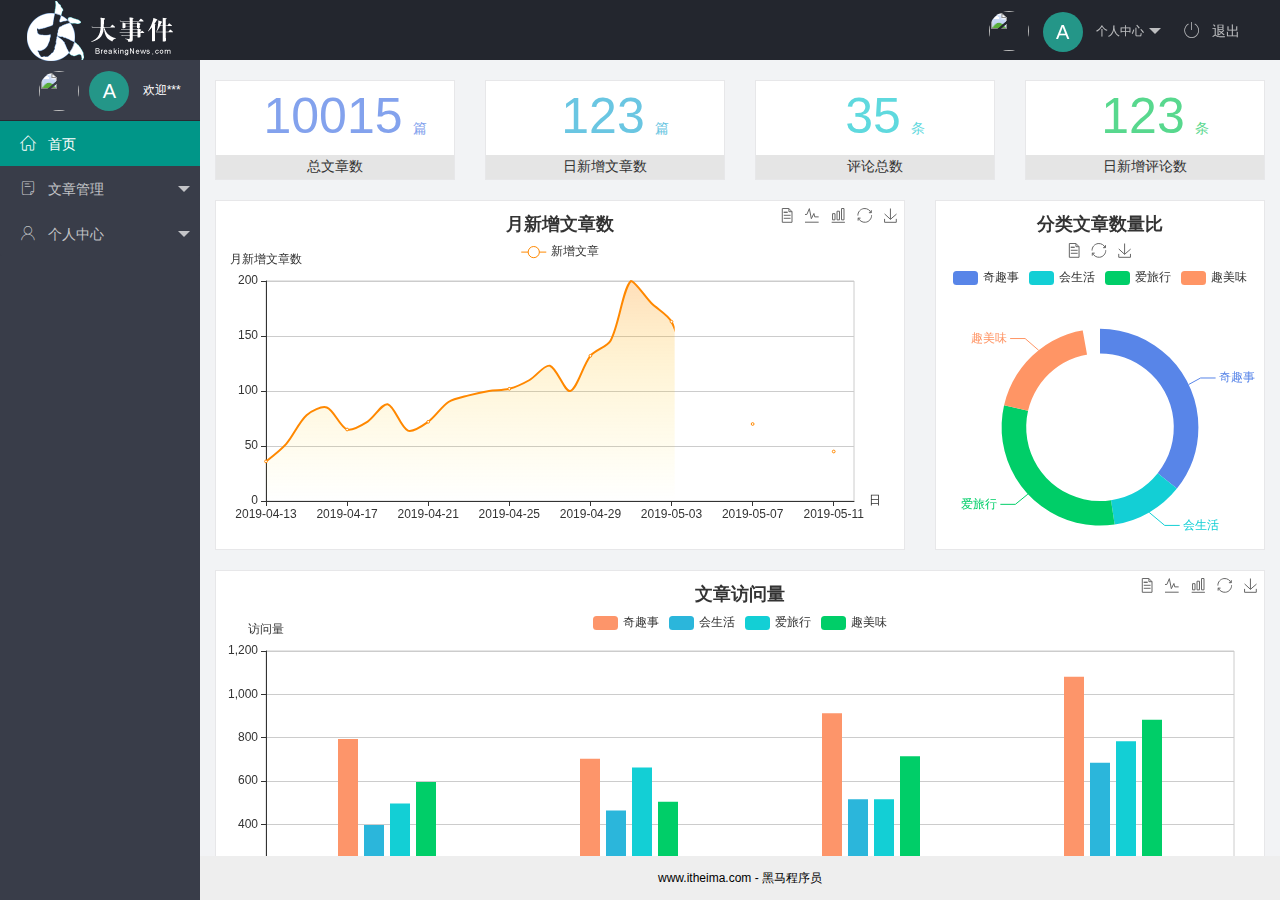
==== commit 8c964113: "完成user及article功能开发" ====
--- a/index.html
+++ b/index.html
@@ -47,9 +47,9 @@
                     <li class="layui-nav-item">
                         <a class=" " href="javascript:; "><span class="iconfont icon-16"></span> 文章管理</a>
                         <dl class="layui-nav-child ">
-                            <dd><a href="javascript:; "><i class="layui-icon layui-icon-app"></i>文章类别</a></dd>
-                            <dd><a href="javascript:; "><i class="layui-icon layui-icon-app"></i>文章列表</a></dd>
-                            <dd><a href="javascript:; "><i class="layui-icon layui-icon-app"></i>发表文章</a></dd>
+                            <dd><a href="./article/art_cate.html" target="fm"><i class="layui-icon layui-icon-app"></i>文章类别</a></dd>
+                            <dd><a href="./article/art_list.html" target="fm"><i class="layui-icon layui-icon-app"></i>文章列表</a></dd>
+                            <dd><a href="./article/art_pub.html" target="fm"><i class="layui-icon layui-icon-app"></i>发表文章</a></dd>
                         </dl>
                     </li>
                     <li class="layui-nav-item ">
